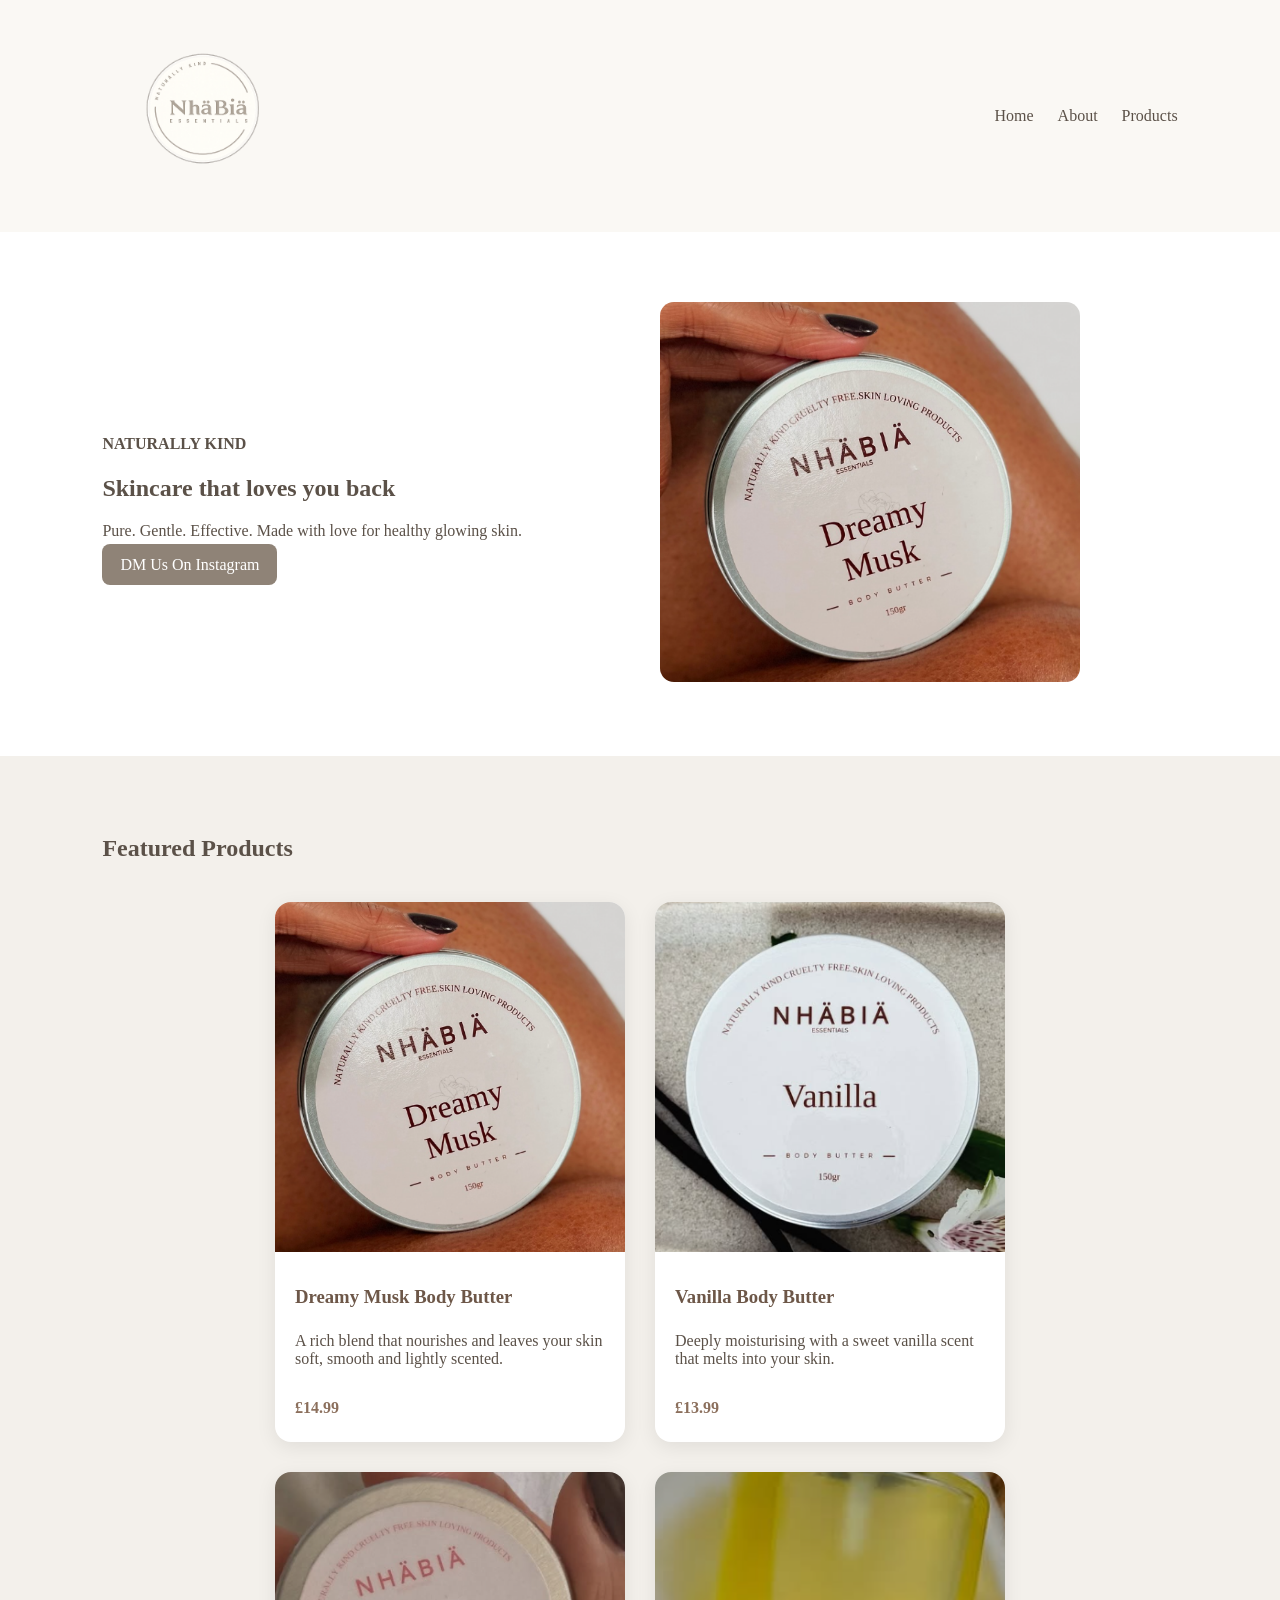
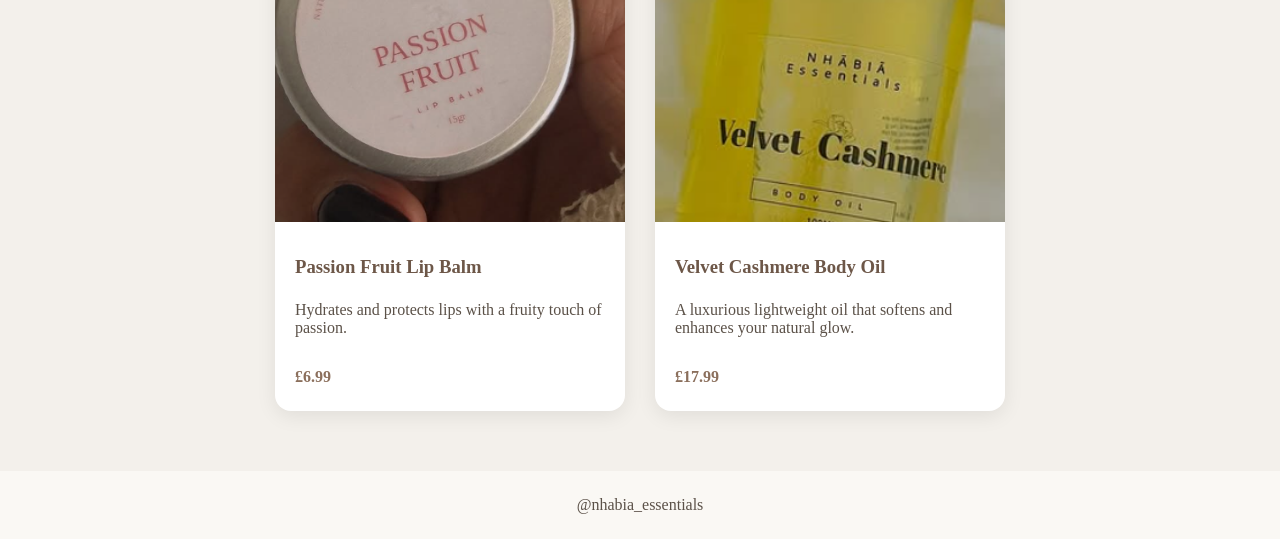
==== Angie website/index.html @ 45a482c8 "Add files via upload" ====
<!doctype html>
<html>
  <head>
    <title>Nhäbiä Essentials</title>
    <link rel="stylesheet" href="css/style.css">
  </head>
  <body>
    <header>
      <img class="logo" src="assets/logo.png" alt="Nhäbiä Essentials logo">

      <nav class="nav">
        <a href="index.html">Home</a>
        <a href="about.html">About</a>
        <a href="products.html">Products</a>
      </nav>
    </header>

    <section class="hero">
      <div>
        <h4>NATURALLY KIND</h4>
        <h1>Skincare that loves you back</h1>
        <p>
          Pure. Gentle. Effective. Made with love for healthy glowing skin.
        </p>
        <a
          class="btn"
          href="https://www.instagram.com/nhabia_essentials/"
          target="_blank"
        >
          DM Us On Instagram
        </a>
      </div>

      <div>
        <img class="heroimg" src="assets/dreamy-musk.png" alt="Dreamy Musk Body Butter">
      </div>
    </section>

    <section class="section">
      <h2>Featured Products</h2>

      <div class="grid">
        <div class="card">
          <img src="assets/dreamy-musk.png" alt="Dreamy Musk Body Butter">
          <h3>Dreamy Musk Body Butter</h3>
          <p>
            A rich blend that nourishes and leaves your skin soft, smooth and lightly scented.
          </p>
          <strong>£14.99</strong>
        </div>

        <div class="card">
          <img src="assets/vanilla.png" alt="Vanilla Body Butter">
          <h3>Vanilla Body Butter</h3>
          <p>
            Deeply moisturising with a sweet vanilla scent that melts into your skin.
          </p>
          <strong>£13.99</strong>
        </div>

        <div class="card">
          <img src="assets/passion-fruit.png" alt="Passion Fruit Lip Balm">
          <h3>Passion Fruit Lip Balm</h3>
          <p>
            Hydrates and protects lips with a fruity touch of passion.
          </p>
          <strong>£6.99</strong>
        </div>

        <div class="card">
          <img src="assets/velvet-cashmere.png" alt="Velvet Cashmere Body Oil">
          <h3>Velvet Cashmere Body Oil</h3>
          <p>
            A luxurious lightweight oil that softens and enhances your natural glow.
          </p>
          <strong>£17.99</strong>
        </div>
      </div>
    </section>

    <footer>
      @nhabia_essentials
    </footer>
  </body>
</html>
---- Angie website/css/style.css ----
:root {
  --cream: #F3F0EB;
  --off: #FAF8F4;
  --taupe: #B9AEA2;
  --text: #5B5148;
  --taupe-dark: #8F8377;
}

* {
  box-sizing: border-box;
}

body {
  margin: 0;
  font-family: Georgia, serif;
  background: var(--cream);
  color: var(--text);
}



header {
  display: flex;
  justify-content: space-between;
  align-items: center;
  padding: 16px 8%;
  background: var(--off);
}

.logo{
    width:200px;
    height:auto;
}

.nav a {
  margin-left: 20px;
  text-decoration: none;
  color: var(--text);
}

.hero {
  background: #fff;
  padding: 70px 8%;
  display: grid;
  grid-template-columns: 1fr 1fr;
  gap: 40px;
  align-items: center;
}

.heroimg {
  width: 100%;
  max-width: 420px;
  border-radius: 14px;
}

.btn {
  background: var(--taupe-dark);
  color: #fff;
  padding: 12px 18px;
  border-radius: 8px;
  text-decoration: none;
}

.section {
  padding: 60px 8%;
}

.grid{
    display:grid;
    grid-template-columns:
    repeat(auto-fit,minmax(300px,350px));
    justify-content:center;
    gap:30px;
    margin-top:40px;
}

.card{
    background:#fff;
    border-radius:16px;
    overflow:hidden;
    box-shadow:
      0 5px 20px rgba(0,0,0,.08);
    transition:.3s;
}

.card:hover{
    transform:translateY(-5px);
}

.card h3{
    padding:15px 20px 5px;
    color:#6d5748;
}

.card p{
    padding:0 20px;
}

.card strong{
    display:block;
    padding:15px 20px 25px;
    color:#8b6f5c;
}

.card{
    background:#fff;
    border-radius:16px;
    overflow:hidden;
    box-shadow:0 5px 20px rgba(0,0,0,.08);
    max-width:350px;
    margin:auto;
}

.card img{
    width:100%;
    aspect-ratio:1/1;
    object-fit:cover;
    display:block;
}

footer {
  text-align: center;
  padding: 25px;
  background: var(--off);
}

@media (max-width: 768px) {
  .hero {
    grid-template-columns: 1fr;
  }
}
.admin-form{
    max-width:700px;
    margin:30px auto;
    display:flex;
    flex-direction:column;
    gap:15px;
}

.admin-form input,
.admin-form textarea{
    padding:12px;
    border:1px solid #d8d1ca;
    border-radius:8px;
    font-size:16px;
}

.admin-form textarea{
    min-height:120px;
    resize:vertical;
}

.button-group{
    display:flex;
    gap:10px;
}

.button-group button{
    background:#8b7b6d;
    color:white;
    border:none;
    padding:12px 20px;
    border-radius:8px;
    cursor:pointer;
}

.button-group button:hover{
    opacity:.9;
}

.admin-grid{
    display:grid;
    grid-template-columns:
    repeat(auto-fit,minmax(260px,1fr));
    gap:25px;
    margin-top:30px;
}

.admin-card{
    background:white;
    border-radius:16px;
    padding:20px;
    box-shadow:0 4px 15px rgba(0,0,0,.08);
}

.admin-card img{
    width:100%;
    height:180px;
    object-fit:cover;
    border-radius:10px;
    margin-bottom:15px;
}

.admin-card button{
    margin-right:8px;
    padding:8px 14px;
    border:none;
    border-radius:6px;
    cursor:pointer;
}
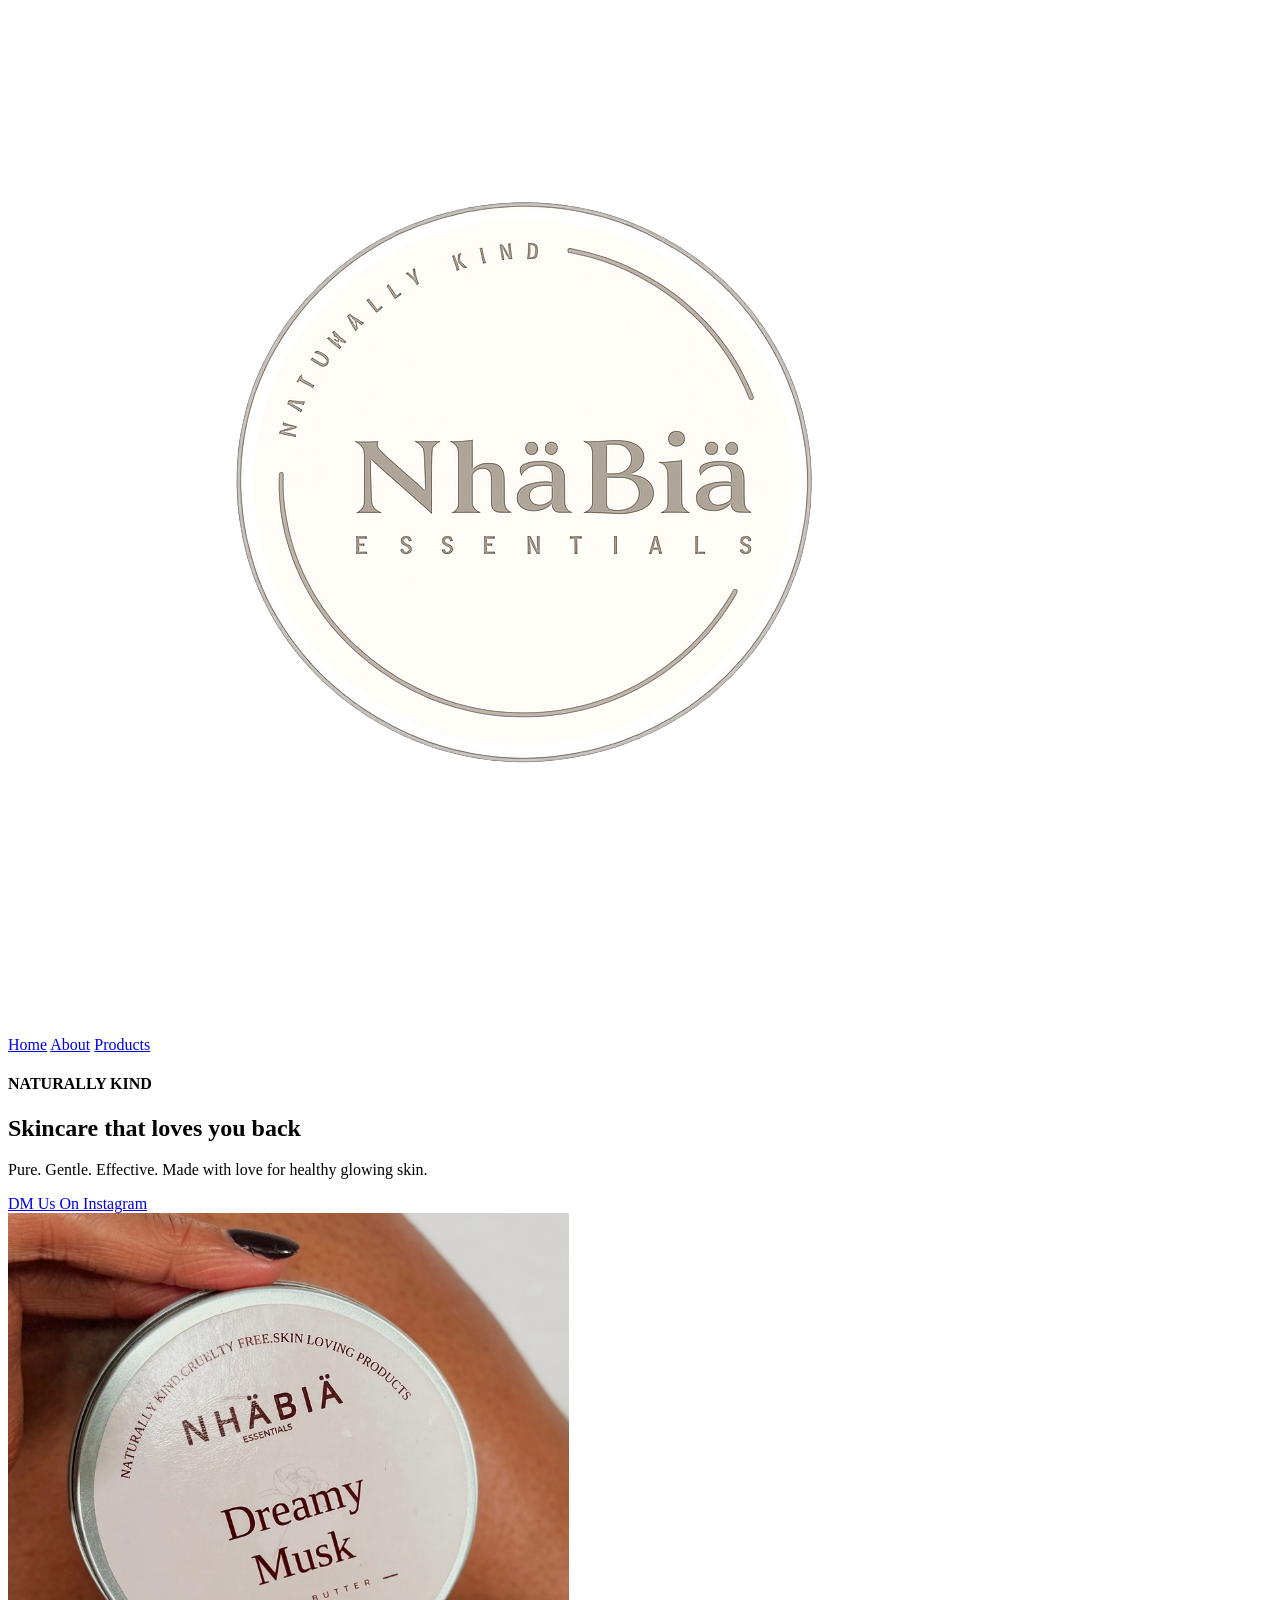
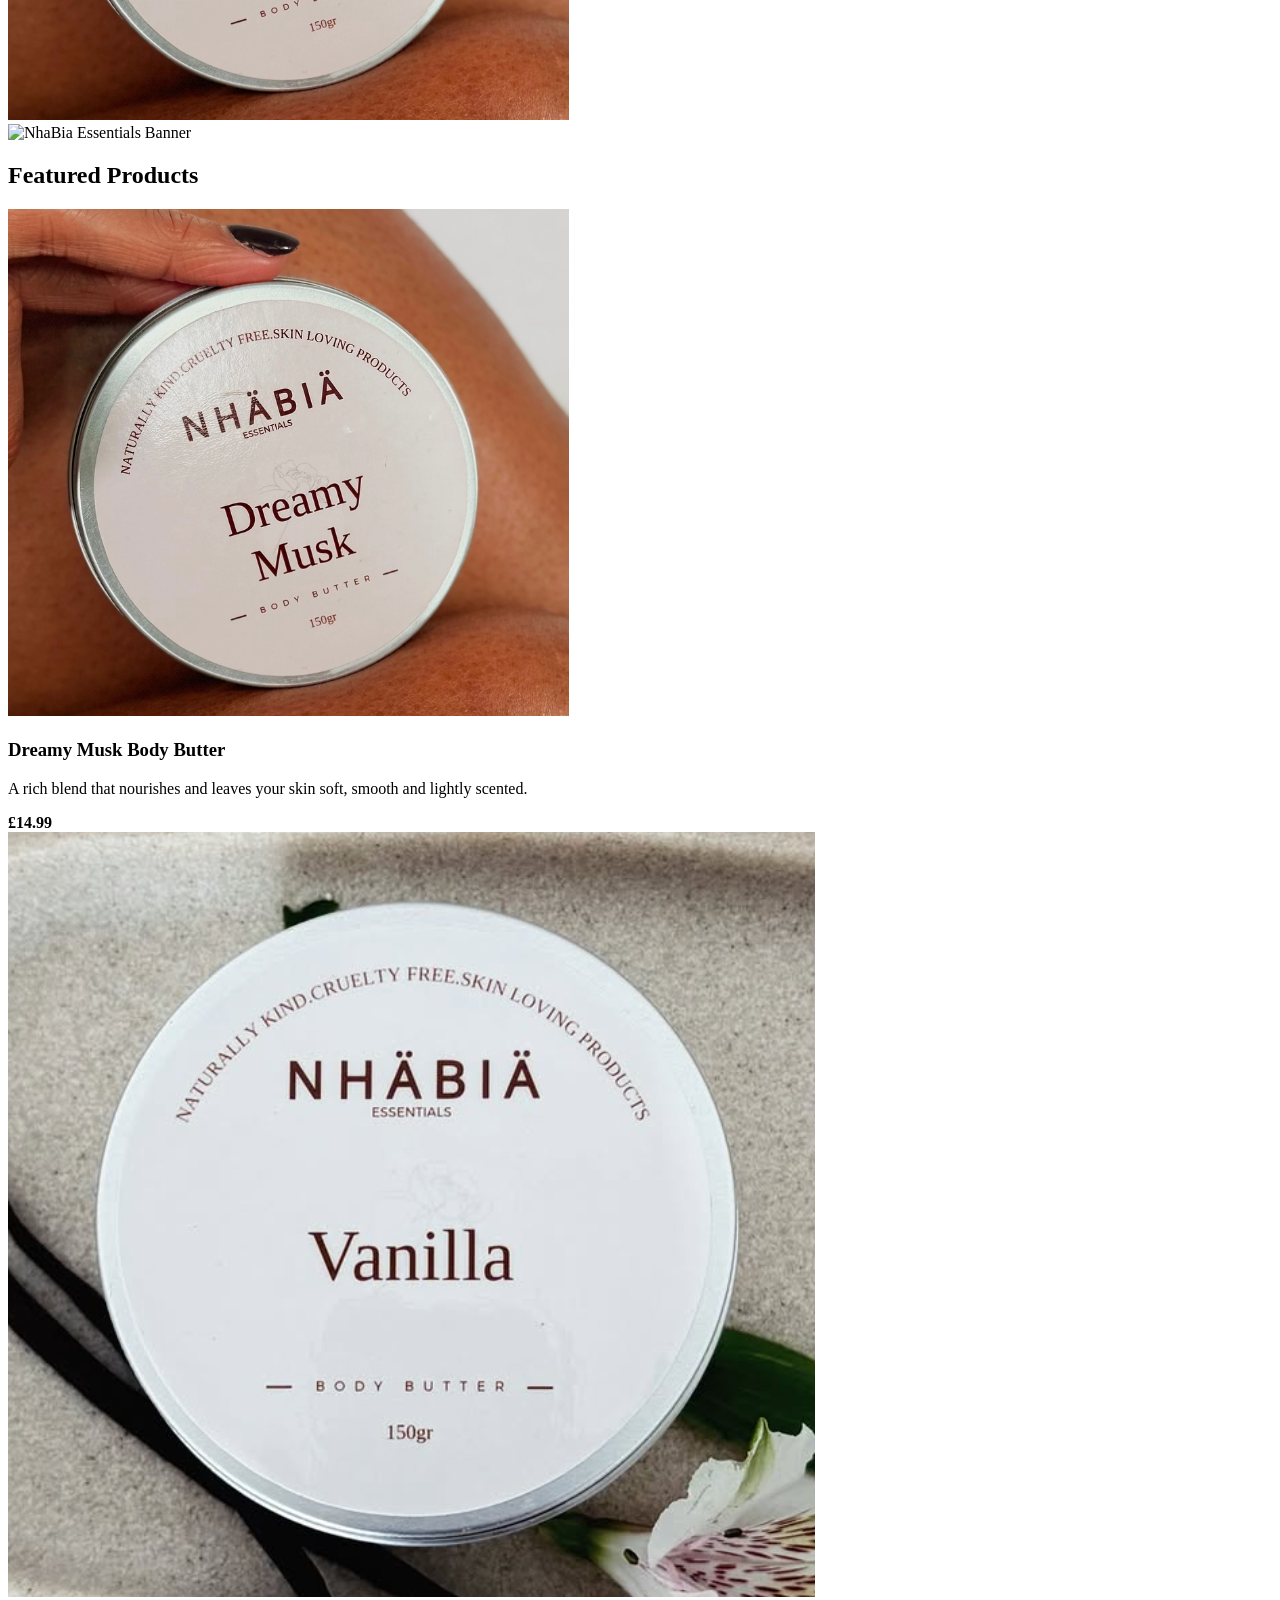
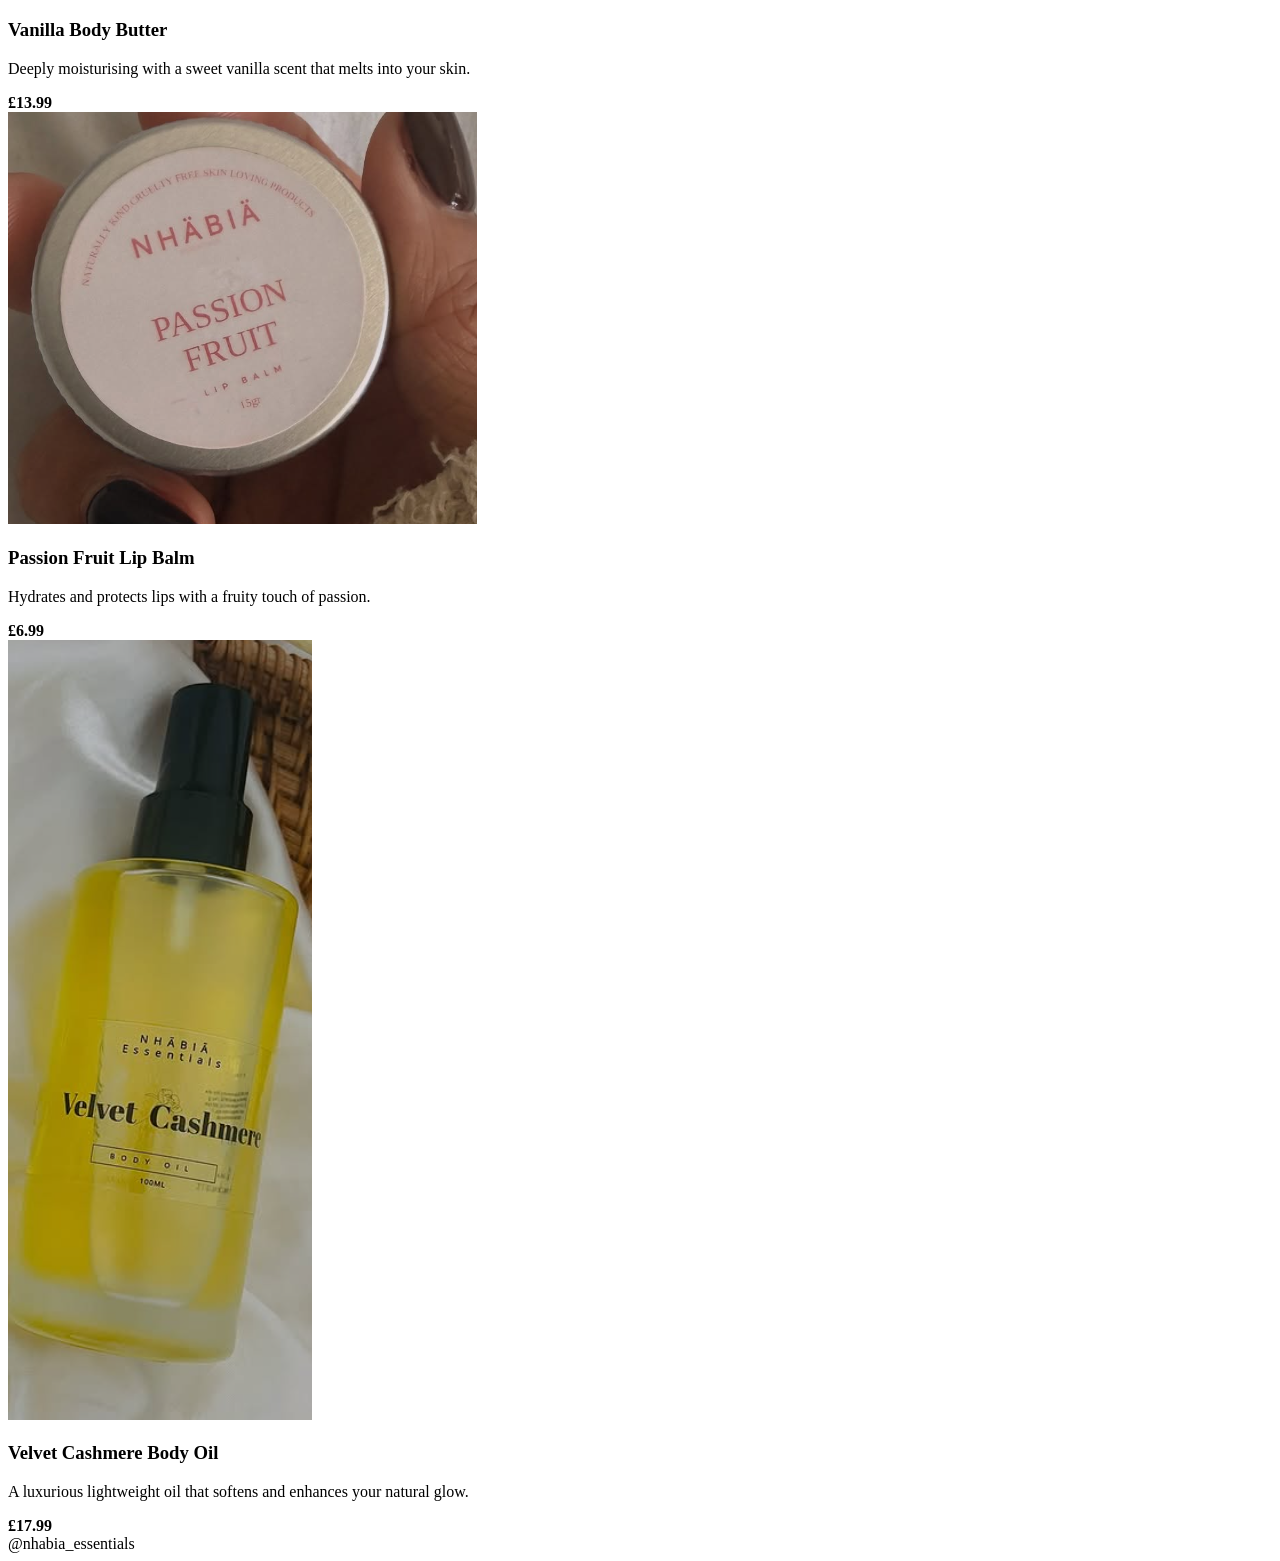
==== commit a1c53ad0: "Update index.html" ====
--- a/Angie website/index.html
+++ b/Angie website/index.html
@@ -35,6 +35,13 @@
         <img class="heroimg" src="assets/dreamy-musk.png" alt="Dreamy Musk Body Butter">
       </div>
     </section>
+    <section class="home-banner">
+
+  <img
+    src="assets/home-banner.jpeg"
+    alt="NhaBia Essentials Banner">
+
+</section>
 
     <section class="section">
       <h2>Featured Products</h2>
@@ -82,4 +89,4 @@
       @nhabia_essentials
     </footer>
   </body>
-</html>+</html>
--- a/Angie website/css/style.css
+++ b/Angie website/css/style.css
@@ -1,200 +1,124 @@
-:root {
-  --cream: #F3F0EB;
-  --off: #FAF8F4;
-  --taupe: #B9AEA2;
-  --text: #5B5148;
-  --taupe-dark: #8F8377;
+/* ABOUT PAGE */
+
+.about-page{
+    padding:80px 8%;
 }
 
-* {
-  box-sizing: border-box;
+.about-top{
+    display:grid;
+    grid-template-columns:1fr 1fr;
+    gap:80px;
+    align-items:center;
+    margin-bottom:80px;
 }
 
-body {
-  margin: 0;
-  font-family: Georgia, serif;
-  background: var(--cream);
-  color: var(--text);
+.about-title h1{
+    font-size:72px;
+    line-height:1;
+    color:#7a5646;
+    font-weight:400;
 }
 
-
-
-header {
-  display: flex;
-  justify-content: space-between;
-  align-items: center;
-  padding: 16px 8%;
-  background: var(--off);
+.about-story p{
+    font-size:22px;
+    line-height:1.6;
+    margin-bottom:20px;
 }
 
-.logo{
-    width:200px;
-    height:auto;
+.about-middle{
+    display:grid;
+    grid-template-columns:1fr 1fr;
+    gap:80px;
+    align-items:center;
+    margin-bottom:80px;
 }
 
-.nav a {
-  margin-left: 20px;
-  text-decoration: none;
-  color: var(--text);
+.about-image{
+    position:relative;
 }
 
-.hero {
-  background: #fff;
-  padding: 70px 8%;
-  display: grid;
-  grid-template-columns: 1fr 1fr;
-  gap: 40px;
-  align-items: center;
+.about-image img{
+    width:100%;
+    border-radius:10px;
 }
 
-.heroimg {
-  width: 100%;
-  max-width: 420px;
-  border-radius: 14px;
+.about-image-text{
+    position:absolute;
+    left:50%;
+    top:50%;
+    transform:translate(-50%,-50%);
+    color:white;
+    text-align:center;
 }
 
-.btn {
-  background: var(--taupe-dark);
-  color: #fff;
-  padding: 12px 18px;
-  border-radius: 8px;
-  text-decoration: none;
+.about-image-text h2{
+    margin:0;
+    font-size:60px;
+    font-weight:400;
 }
 
-.section {
-  padding: 60px 8%;
+.about-values{
+    display:flex;
+    flex-direction:column;
+    gap:80px;
+    text-align:center;
 }
 
-.grid{
-    display:grid;
-    grid-template-columns:
-    repeat(auto-fit,minmax(300px,350px));
-    justify-content:center;
-    gap:30px;
-    margin-top:40px;
+.value h3{
+    font-size:42px;
+    margin-bottom:10px;
 }
 
-.card{
-    background:#fff;
-    border-radius:16px;
-    overflow:hidden;
-    box-shadow:
-      0 5px 20px rgba(0,0,0,.08);
-    transition:.3s;
+.value p{
+    font-size:26px;
 }
 
-.card:hover{
-    transform:translateY(-5px);
+.about-banner{
+    background:url("../assets/about-banner.jpg");
+    background-size:cover;
+    background-position:center;
+    min-height:700px;
+
+    display:flex;
+    justify-content:center;
+    align-items:center;
+
+    text-align:center;
+    color:white;
 }
 
-.card h3{
-    padding:15px 20px 5px;
-    color:#6d5748;
+.banner-content{
+    max-width:700px;
+    padding:40px;
 }
 
-.card p{
-    padding:0 20px;
+.banner-content h2{
+    font-size:80px;
+    margin-bottom:20px;
 }
 
-.card strong{
-    display:block;
-    padding:15px 20px 25px;
-    color:#8b6f5c;
+.banner-content p{
+    font-size:24px;
+    line-height:1.6;
 }
 
-.card{
-    background:#fff;
-    border-radius:16px;
-    overflow:hidden;
-    box-shadow:0 5px 20px rgba(0,0,0,.08);
-    max-width:350px;
-    margin:auto;
+@media(max-width:900px){
+
+    .about-top,
+    .about-middle{
+        grid-template-columns:1fr;
+    }
+
+    .about-title h1{
+        font-size:48px;
+    }
+
+    .about-image-text h2{
+        font-size:42px;
+    }
+
+    .banner-content h2{
+        font-size:50px;
+    }
+
 }
-
-.card img{
-    width:100%;
-    aspect-ratio:1/1;
-    object-fit:cover;
-    display:block;
-}
-
-footer {
-  text-align: center;
-  padding: 25px;
-  background: var(--off);
-}
-
-@media (max-width: 768px) {
-  .hero {
-    grid-template-columns: 1fr;
-  }
-}
-.admin-form{
-    max-width:700px;
-    margin:30px auto;
-    display:flex;
-    flex-direction:column;
-    gap:15px;
-}
-
-.admin-form input,
-.admin-form textarea{
-    padding:12px;
-    border:1px solid #d8d1ca;
-    border-radius:8px;
-    font-size:16px;
-}
-
-.admin-form textarea{
-    min-height:120px;
-    resize:vertical;
-}
-
-.button-group{
-    display:flex;
-    gap:10px;
-}
-
-.button-group button{
-    background:#8b7b6d;
-    color:white;
-    border:none;
-    padding:12px 20px;
-    border-radius:8px;
-    cursor:pointer;
-}
-
-.button-group button:hover{
-    opacity:.9;
-}
-
-.admin-grid{
-    display:grid;
-    grid-template-columns:
-    repeat(auto-fit,minmax(260px,1fr));
-    gap:25px;
-    margin-top:30px;
-}
-
-.admin-card{
-    background:white;
-    border-radius:16px;
-    padding:20px;
-    box-shadow:0 4px 15px rgba(0,0,0,.08);
-}
-
-.admin-card img{
-    width:100%;
-    height:180px;
-    object-fit:cover;
-    border-radius:10px;
-    margin-bottom:15px;
-}
-
-.admin-card button{
-    margin-right:8px;
-    padding:8px 14px;
-    border:none;
-    border-radius:6px;
-    cursor:pointer;
-}
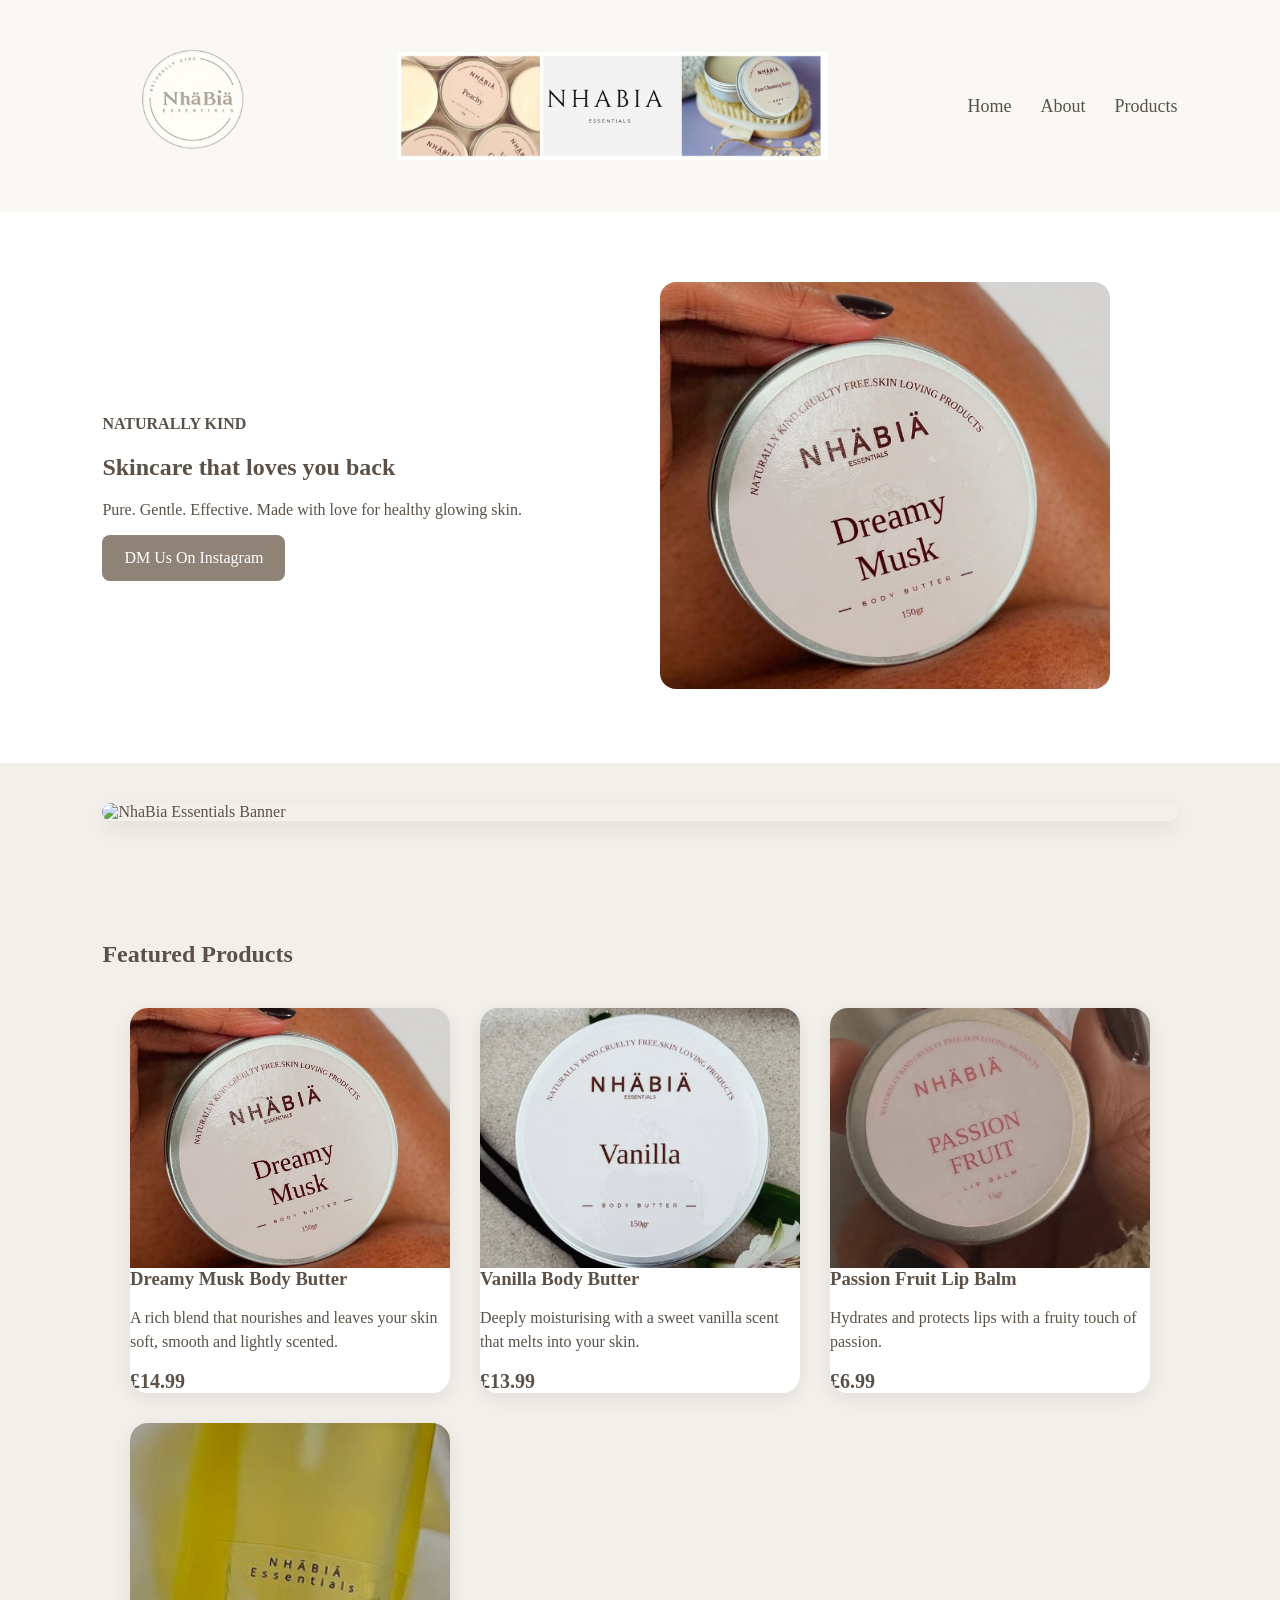
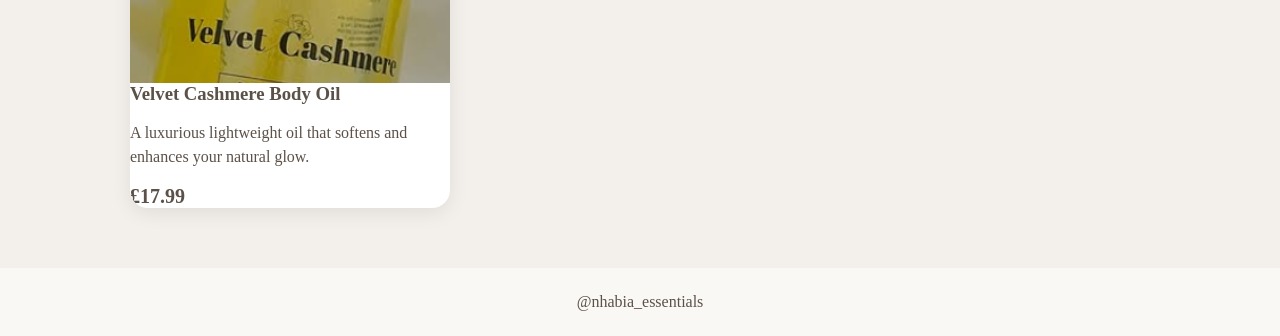
==== commit e02626ab: "Update index.html" ====
--- a/Angie website/index.html
+++ b/Angie website/index.html
@@ -5,15 +5,23 @@
     <link rel="stylesheet" href="css/style.css">
   </head>
   <body>
-    <header>
-      <img class="logo" src="assets/logo.png" alt="Nhäbiä Essentials logo">
+  <header>
 
-      <nav class="nav">
-        <a href="index.html">Home</a>
-        <a href="about.html">About</a>
-        <a href="products.html">Products</a>
-      </nav>
-    </header>
+  <img class="logo"
+       src="assets/logo.png"
+       alt="NhaBia">
+
+  <img class="header-banner"
+       src="assets/banner.jpeg"
+       alt="Banner">
+
+  <nav class="nav">
+      <a href="index.html">Home</a>
+      <a href="about.html">About</a>
+      <a href="products.html">Products</a>
+  </nav>
+
+</header>
 
     <section class="hero">
       <div>
--- a/Angie website/css/style.css
+++ b/Angie website/css/style.css
@@ -1,124 +1,352 @@
-/* ABOUT PAGE */
-
-.about-page{
-    padding:80px 8%;
-}
-
-.about-top{
-    display:grid;
-    grid-template-columns:1fr 1fr;
-    gap:80px;
+:root{
+  --cream:#F3F0EB;
+  --off:#FAF8F4;
+  --taupe:#B9AEA2;
+  --text:#5B5148;
+  --taupe-dark:#8F8377;
+}
+
+*{
+  box-sizing:border-box;
+}
+header{
+    display:flex;
+    justify-content:space-between;
     align-items:center;
-    margin-bottom:80px;
-}
-
-.about-title h1{
-    font-size:72px;
-    line-height:1;
-    color:#7a5646;
-    font-weight:400;
-}
-
-.about-story p{
-    font-size:22px;
-    line-height:1.6;
-    margin-bottom:20px;
-}
-
-.about-middle{
-    display:grid;
-    grid-template-columns:1fr 1fr;
-    gap:80px;
-    align-items:center;
-    margin-bottom:80px;
-}
-
-.about-image{
-    position:relative;
-}
-
-.about-image img{
-    width:100%;
-    border-radius:10px;
-}
-
-.about-image-text{
-    position:absolute;
-    left:50%;
-    top:50%;
-    transform:translate(-50%,-50%);
-    color:white;
-    text-align:center;
-}
-
-.about-image-text h2{
-    margin:0;
-    font-size:60px;
-    font-weight:400;
-}
-
-.about-values{
-    display:flex;
-    flex-direction:column;
-    gap:80px;
-    text-align:center;
-}
-
-.value h3{
-    font-size:42px;
-    margin-bottom:10px;
-}
-
-.value p{
-    font-size:26px;
-}
-
-.about-banner{
-    background:url("../assets/about-banner.jpg");
-    background-size:cover;
-    background-position:center;
-    min-height:700px;
-
+    padding:20px 8%;
+}
+
+.header-banner{
+    width:500px;
+    max-width:40%;
+    height:auto;
+}
+
+body{
+  margin:0;
+  font-family:Georgia,serif;
+  background:var(--cream);
+  color:var(--text);
+}
+
+/* HEADER */
+
+header{
+  display:flex;
+  justify-content:space-between;
+  align-items:center;
+  padding:16px 8%;
+  background:var(--off);
+}
+
+.logo{
+  width:180px;
+  height:auto;
+}
+
+.nav a{
+  margin-left:25px;
+  text-decoration:none;
+  color:var(--text);
+  font-size:18px;
+}
+
+/* HOME */
+
+.hero{
+  background:#fff;
+  padding:70px 8%;
+  display:grid;
+  grid-template-columns:1fr 1fr;
+  gap:40px;
+  align-items:center;
+}
+
+.heroimg{
+  width:100%;
+  max-width:450px;
+  border-radius:16px;
+}
+/* HOME BANNER */
+
+.home-banner{
+    padding:40px 8%;
     display:flex;
     justify-content:center;
-    align-items:center;
-
-    text-align:center;
-    color:white;
+}
+
+.home-banner img{
+    width:100%;
+    max-width:1200px;
+    border-radius:16px;
+    display:block;
+
+    box-shadow:
+      0 8px 25px rgba(0,0,0,.08);
+}
+
+.btn{
+  background:var(--taupe-dark);
+  color:white;
+  text-decoration:none;
+  padding:14px 22px;
+  border-radius:8px;
+  display:inline-block;
+}
+
+/* GENERAL */
+
+.section{
+  padding:60px 8%;
+}
+
+.section h1{
+  font-size:54px;
+  margin-bottom:20px;
+}
+
+/* PRODUCTS */
+
+#products{
+  display:grid;
+  grid-template-columns:
+  repeat(auto-fit,minmax(280px,320px));
+  justify-content:center;
+  gap:30px;
+  margin-top:40px;
+}
+
+.grid{
+  display:grid;
+  grid-template-columns:
+  repeat(auto-fit,minmax(280px,320px));
+  justify-content:center;
+  gap:30px;
+  margin-top:40px;
+}
+
+.card{
+  background:white;
+  border-radius:18px;
+  overflow:hidden;
+  box-shadow:
+  0 5px 20px rgba(0,0,0,.08);
+}
+
+.card img{
+  width:100%;
+  height:260px;
+  object-fit:cover;
+  display:block;
+}
+
+.card-content{
+  padding:20px;
+}
+
+.card h3{
+  margin:0 0 10px;
+}
+
+.card p{
+  line-height:1.5;
+}
+
+.card strong{
+  display:block;
+  margin-top:15px;
+  font-size:20px;
+}
+
+/* ADMIN */
+
+.admin-form{
+  max-width:700px;
+  margin:auto;
+  display:flex;
+  flex-direction:column;
+  gap:15px;
+}
+
+.admin-form input,
+.admin-form textarea{
+  padding:12px;
+  border:1px solid #ddd;
+  border-radius:8px;
+}
+
+.admin-form textarea{
+  min-height:120px;
+}
+
+.button-group{
+  display:flex;
+  gap:10px;
+}
+
+.button-group button{
+  border:none;
+  background:#8b7b6d;
+  color:white;
+  padding:12px 18px;
+  border-radius:8px;
+  cursor:pointer;
+}
+
+.admin-grid{
+  display:grid;
+  grid-template-columns:
+  repeat(auto-fit,minmax(260px,1fr));
+  gap:25px;
+  margin-top:30px;
+}
+
+.admin-card{
+  background:white;
+  padding:20px;
+  border-radius:16px;
+  box-shadow:
+  0 4px 15px rgba(0,0,0,.08);
+}
+
+.admin-card img{
+  width:100%;
+  height:180px;
+  object-fit:cover;
+  border-radius:10px;
+}
+
+/* ABOUT PAGE */
+
+.about-page{
+  padding:80px 8%;
+  background:var(--cream);
+}
+
+.about-top{
+  display:grid;
+  grid-template-columns:1fr 1fr;
+  gap:80px;
+  align-items:center;
+  margin-bottom:40px;
+}
+
+.about-title h1{
+  font-size:72px;
+  line-height:1;
+  color:#7a5646;
+  font-weight:400;
+}
+
+.about-story p{
+  font-size:22px;
+  line-height:1.6;
+  margin-bottom:20px;
+}
+
+.about-middle{
+  display:grid;
+  grid-template-columns:1fr 1fr;
+  gap:80px;
+  align-items:center;
+  margin-bottom:40px;
+}
+
+.about-image{
+  position:relative;
+}
+
+
+/* IMPORTANT:
+   ONLY banner.jpeg is used as background
+*/
+
+.about-banner{
+  background-image:url("../assets/banner.jpeg");
+  background-size:cover;
+  background-position:center;
+  background-repeat:no-repeat;
+
+  min-height:450px;
+
+  display:flex;
+  justify-content:center;
+  align-items:center;
+
+  text-align:center;
+  color:white;
 }
 
 .banner-content{
-    max-width:700px;
-    padding:40px;
+  max-width:700px;
+  padding:40px;
 }
 
 .banner-content h2{
-    font-size:80px;
-    margin-bottom:20px;
+  font-size:56px;
+  margin-bottom:20px;
 }
 
 .banner-content p{
-    font-size:24px;
-    line-height:1.6;
-}
+  font-size:18px;
+  line-height:1.6;
+}
+
+/* FOOTER */
+
+footer{
+  text-align:center;
+  padding:25px;
+  background:var(--off);
+}
+
+/* MOBILE */
 
 @media(max-width:900px){
 
-    .about-top,
-    .about-middle{
-        grid-template-columns:1fr;
-    }
-
-    .about-title h1{
-        font-size:48px;
-    }
-
-    .about-image-text h2{
-        font-size:42px;
-    }
-
-    .banner-content h2{
-        font-size:50px;
-    }
-
-}
+  header{
+    flex-direction:column;
+    gap:15px;
+  }
+
+  .hero,
+  .about-top,
+  .about-middle{
+    grid-template-columns:1fr;
+  }
+
+  .about-title h1{
+    font-size:48px;
+  }
+
+  .about-story p{
+    font-size:18px;
+  }
+
+  .about-image-text h2{
+    font-size:40px;
+  }
+
+  .banner-content h2{
+    font-size:50px;
+  }
+
+  .banner-content p{
+    font-size:18px;
+  }
+
+  .logo{
+    width:140px;
+  }
+
+}
+.compact-about{
+    display:flex;
+    justify-content:center;
+}
+
+.compact-about img{
+    width:100%;
+    max-width:900px;
+    border-radius:10px;
+}
